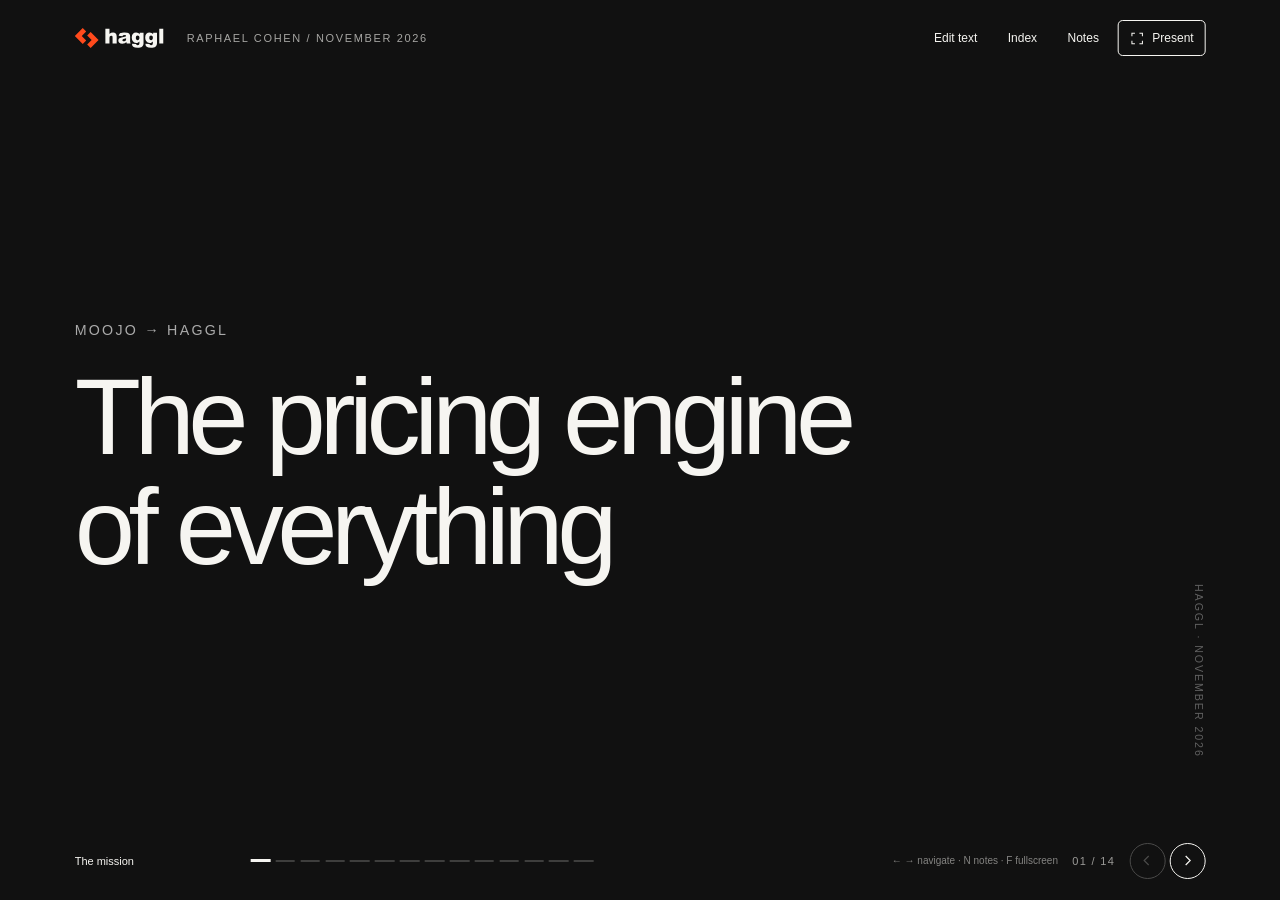
==== jeff/index.html @ f3a4c043 "Jeff Horing edition built from the Insight deck Co-Authored-By: Claude Opus 5.5 <noreply@anthropic.c" ====
<!doctype html>
<html lang="en">
<head>
<meta charset="utf-8">
<meta name="viewport" content="width=device-width, initial-scale=1">
<meta name="theme-color" content="#111111">
<meta name="robots" content="noindex, nofollow">
<meta name="description" content="Haggl: the pricing engine of everything. A founder-led, six-month category plan.">
<link rel="icon" href="data:image/svg+xml,%3Csvg xmlns='http://www.w3.org/2000/svg' viewBox='0 0 32 32'%3E%3Cpath fill='%23ff4a1c' d='M12 2 0 14l12 12 6-6-6-6 6-6zM20 6l12 12-12 12-6-6 6-6-6-6z'/%3E%3C/svg%3E">
<title>Haggl — the pricing engine of everything</title>
<style>
:root{--u:1px;--ink:#151515;--paper:#faf9f6;--muted:#686763;--rule:#d8d6d1;--blue:#155ec4;--orange:#bb5708;--green:#00854c;color-scheme:light;font-family:"Helvetica Neue",Arial,sans-serif;font-synthesis:none}
*{box-sizing:border-box}body{margin:0;background:var(--paper);color:var(--ink);overflow:hidden;-webkit-font-smoothing:antialiased}button,a{-webkit-tap-highlight-color:transparent}button{font:inherit;color:inherit;cursor:pointer}button:focus-visible,a:focus-visible{outline:3px solid var(--blue);outline-offset:5px}button[disabled]{opacity:.25;cursor:default}button{border:0;background:none}a{color:inherit;text-underline-offset:4px}svg{display:block}h1,h2,h3,p,figure{margin:0}h1,h2{font-weight:600;letter-spacing:-.055em;line-height:1.04}h2{font-size:calc(64 * var(--u))}p{line-height:1.4}::selection{background:#ffe4da;color:#151515}
.chrome{position:fixed;z-index:10;left:50%;width:calc(100% - 96 * var(--u));max-width:calc(1356 * var(--u));transform:translateX(-50%);display:flex;align-items:center;justify-content:space-between;color:var(--ink);transition:opacity .2s}
header.chrome{top:calc(26 * var(--u));height:calc(34 * var(--u))}.brand{width:calc(100 * var(--u));color:inherit}.brand svg{width:100%;height:auto}.edition{font-size:max(11px,calc(11 * var(--u)));letter-spacing:.15em;text-transform:uppercase;margin-left:calc(26 * var(--u));opacity:.65}.brand-group{display:flex;align-items:center}.tools{display:flex;align-items:center;gap:calc(8 * var(--u))}.tool{font-size:max(12px,calc(12 * var(--u)));min-height:36px;padding:calc(8 * var(--u)) calc(12 * var(--u));border:1px solid transparent;border-radius:5px}.tool:hover{border-color:currentColor}.tool.primary{border-color:currentColor}.tool svg{width:15px;height:15px}.present-label{display:flex;align-items:center;gap:8px}
footer.chrome{bottom:calc(24 * var(--u));font-size:max(11px,calc(12 * var(--u)))}.footer-left{display:flex;align-items:center;gap:calc(20 * var(--u))}.chapter-name{width:calc(155 * var(--u));font-weight:500}.progress{display:flex;gap:calc(6 * var(--u))}.progress button{width:calc(22 * var(--u));min-height:32px;padding:12px 0}.progress button:before{content:"";display:block;height:2px;background:currentColor;opacity:.2}.progress button[aria-current="step"]:before{opacity:1;height:3px}.page-number{font-variant-numeric:tabular-nums;letter-spacing:.12em;opacity:.6}.footer-right{display:flex;align-items:center;gap:calc(16 * var(--u))}.arrows{display:flex;gap:4px}.arrow{width:36px;height:36px;border:1px solid currentColor;border-radius:50%;display:grid;place-items:center}.arrow svg{width:15px;height:15px}.arrow:hover:not(:disabled){background:var(--ink);color:var(--paper)}.hint{opacity:.5;font-size:max(10px,calc(11 * var(--u)))}.dark-chrome .chrome{color:#f6f5f1}.dark-chrome .arrow:hover:not(:disabled){background:#f6f5f1;color:#111}.presentation-idle .chrome{opacity:0;pointer-events:none}.presentation-idle .chrome:focus-within{opacity:1;pointer-events:auto}
main{height:100dvh;position:relative}.slide{position:absolute;inset:0;display:none;overflow:hidden}.slide.is-active{display:flex;animation:enter .28s ease both}.slide.dark{background:#111;color:#f6f5f1}.stage{width:calc(1440 * var(--u));max-width:100%;height:100%;margin:auto;padding:calc(105 * var(--u)) calc(84 * var(--u)) calc(100 * var(--u));display:flex;flex-direction:column;gap:calc(26 * var(--u))}.kicker{font-size:calc(14 * var(--u));line-height:1.2;letter-spacing:.16em;text-transform:uppercase;font-weight:500;color:var(--muted)}.dark .kicker{color:#b7b6b2}.deck{font-size:calc(26 * var(--u));line-height:1.38;letter-spacing:-.018em;color:var(--muted);max-width:calc(850 * var(--u))}.dark .deck{color:#bcbab5}.bottom-line{font-size:calc(23 * var(--u));line-height:1.35;letter-spacing:-.02em;margin-top:auto}.small{font-size:calc(16 * var(--u));line-height:1.4;color:var(--muted)}.dark .small{color:#bcbab5}.screen-heading{display:flex;flex-direction:column;gap:calc(15 * var(--u))}.hairline{height:1px;background:var(--rule)}.grow{flex:1;min-height:0}.notes{display:none}
.cover .stage{justify-content:center;gap:calc(32 * var(--u))}.cover h1{font-size:calc(110 * var(--u));max-width:calc(1150 * var(--u));line-height:.99;letter-spacing:-.065em}.cover .deck{font-size:calc(27 * var(--u));max-width:none}.cover .mission-line{display:flex;align-items:center;gap:calc(20 * var(--u));font-size:calc(18 * var(--u));color:#bcbab5;margin-top:calc(24 * var(--u))}.mission-line .line{width:calc(90 * var(--u));height:1px;background:#686763}.cover .right-mark{position:absolute;right:calc(100 * var(--u));bottom:calc(160 * var(--u));font-size:calc(15 * var(--u));letter-spacing:.18em;writing-mode:vertical-rl;color:#777671}
.archive .stage{gap:calc(18 * var(--u))}.archive-heading{display:flex;align-items:baseline;gap:calc(32 * var(--u))}.archive-year{font-size:calc(72 * var(--u));font-weight:600;letter-spacing:-.07em;line-height:1}.archive-heading h2{font-size:calc(40 * var(--u));letter-spacing:-.035em}.archive-media{flex:1;min-height:0;display:block;padding:0;background:#efeee9;position:relative;overflow:hidden}.archive-media button{position:absolute;inset:0;width:100%;height:100%;min-height:0;min-width:0;padding:0}.archive-media img{position:absolute;inset:0;display:block;width:100%;height:100%;object-fit:contain}.archive-caption{display:flex;align-items:center;justify-content:space-between;font-size:calc(19 * var(--u));line-height:1.25}.archive-caption .small{font-size:calc(13 * var(--u))}.archive-media .inspect{position:absolute;bottom:calc(12 * var(--u));right:calc(14 * var(--u));font-size:calc(12 * var(--u));background:#faf9f6;color:#151515;border:1px solid #d8d6d1;border-radius:4px;padding:calc(6 * var(--u)) calc(10 * var(--u));pointer-events:none}
.constraints h2{font-size:calc(64 * var(--u));max-width:calc(1000 * var(--u))}.constraint-table{margin-top:calc(8 * var(--u))}.constraint-row{display:grid;grid-template-columns:calc(185 * var(--u)) 1fr calc(125 * var(--u));gap:calc(25 * var(--u));align-items:center;padding:calc(20 * var(--u)) 0;border-top:1px solid var(--rule)}.constraint-row:last-child{border-bottom:1px solid var(--rule)}.constraint-name{font-size:calc(20 * var(--u));font-weight:600}.constraint-text{font-size:calc(24 * var(--u));line-height:1.3;letter-spacing:-.025em}.status{font-size:calc(13 * var(--u));letter-spacing:.03em;justify-self:end;display:flex;align-items:center;gap:7px}.status .circle{border:1px solid currentColor;border-radius:100%;width:calc(15 * var(--u));height:calc(15 * var(--u))}.status.ready .circle{background:#151515}.constraints .bottom-line{font-size:calc(24 * var(--u))}
.interface h2{max-width:calc(1060 * var(--u));font-size:calc(78 * var(--u))}.interface-diagram{width:100%;flex:1;min-height:0}.interface-diagram text,.partnership-diagram text,.flywheel-diagram text{font-family:"Helvetica Neue",Arial,sans-serif}.interface .bottom-line{font-size:calc(25 * var(--u));text-align:center}
.category h2{font-size:calc(79 * var(--u));max-width:calc(1160 * var(--u))}.category .deck{max-width:calc(1100 * var(--u))}.budget-fit{display:grid;grid-template-columns:1fr 1.2fr 1.2fr;gap:calc(48 * var(--u));margin-top:auto;padding-top:calc(30 * var(--u));border-top:1px solid var(--rule)}.budget-label{font-size:calc(13 * var(--u));text-transform:uppercase;letter-spacing:.12em;color:var(--muted);margin-bottom:calc(18 * var(--u))}.budget-value{font-size:calc(33 * var(--u));line-height:1.16;font-weight:500;letter-spacing:-.04em}.budget-note{font-size:calc(17 * var(--u));line-height:1.4;color:var(--muted);margin-top:calc(15 * var(--u))}
.market .stage{gap:calc(12 * var(--u))}.market-main{display:flex;align-items:center;gap:calc(40 * var(--u));flex:1;min-height:0}.market-number{font-size:calc(295 * var(--u));letter-spacing:-.085em;font-weight:500;line-height:1;margin-left:calc(-15 * var(--u));white-space:nowrap}.market-context{font-size:calc(35 * var(--u));letter-spacing:-.035em;line-height:1.2;max-width:calc(330 * var(--u));margin-top:calc(40 * var(--u))}.market-context .small{display:block;margin-top:calc(24 * var(--u));font-size:calc(17 * var(--u));letter-spacing:0}.market-bottom{display:flex;justify-content:space-between;align-items:end;gap:calc(40 * var(--u));border-top:1px solid #3b3b39;padding-top:calc(25 * var(--u))}.market-bottom h2{font-size:calc(48 * var(--u));max-width:calc(800 * var(--u))}.market-bottom p{font-size:calc(18 * var(--u));max-width:calc(330 * var(--u));color:#bcbab5;line-height:1.35}
.partnership .stage{gap:calc(16 * var(--u))}.partnership h2{font-size:calc(62 * var(--u))}.partnership-diagram{width:100%;flex:1;min-height:0;max-height:calc(430 * var(--u));margin-top:calc(5 * var(--u))}.partner-strip{display:flex;justify-content:space-between;align-items:center;gap:calc(30 * var(--u));border-top:1px solid var(--rule);padding-top:calc(18 * var(--u))}.partner-reach{display:flex;gap:calc(36 * var(--u));font-size:calc(17 * var(--u));line-height:1.3}.partner-reach strong{display:block;font-size:calc(27 * var(--u));letter-spacing:-.035em;margin-bottom:calc(4 * var(--u))}.default-goal{text-align:right;font-size:calc(24 * var(--u));font-weight:500;letter-spacing:-.03em;line-height:1.2}.partner-caption{display:flex;justify-content:space-between;gap:calc(20 * var(--u));font-size:calc(13 * var(--u));color:var(--muted)}
.flywheel .stage{gap:calc(14 * var(--u))}.flywheel-header{display:flex;justify-content:space-between;align-items:end;gap:calc(30 * var(--u))}.flywheel-header h2{font-size:calc(59 * var(--u))}.loop-controls{display:flex;gap:calc(9 * var(--u));align-items:center;flex-wrap:wrap}.loop-control{border:1px solid var(--rule);border-radius:100px;padding:calc(8 * var(--u)) calc(13 * var(--u));font-size:calc(14 * var(--u));display:flex;align-items:center;gap:calc(7 * var(--u));min-height:30px}.loop-control[aria-pressed="true"]{border-color:currentColor;background:#eeede8}.swatch{height:calc(8 * var(--u));width:calc(8 * var(--u));border-radius:50%;background:currentColor}.loop-control[data-loop="reputation"]{color:var(--blue)}.loop-control[data-loop="network"]{color:var(--orange)}.loop-control[data-loop="identity"]{color:var(--green)}.flywheel-diagram{width:100%;flex:1;min-height:0}.flywheel-diagram .mechanism{transition:opacity .18s}.flywheel-diagram.filtered .mechanism{opacity:.13}.flywheel-diagram.filtered .mechanism.selected{opacity:1}.loop-explanation{height:calc(86 * var(--u));font-size:calc(22 * var(--u));line-height:1.35;letter-spacing:-.02em;max-width:calc(1150 * var(--u));border-top:1px solid var(--rule);padding-top:calc(16 * var(--u))}.loop-explanation strong{font-weight:600}
.spending .stage{gap:calc(20 * var(--u))}.spending-header{display:flex;justify-content:space-between;align-items:end;gap:calc(36 * var(--u))}.spending-header .screen-heading{max-width:calc(880 * var(--u))}.spending-header .deck{font-size:calc(22 * var(--u));text-align:right;max-width:calc(300 * var(--u))}.spend-columns{display:grid;grid-template-columns:1fr 1.2fr .85fr;gap:calc(50 * var(--u));flex:1;padding-top:calc(12 * var(--u));min-height:0}.spend-amount{font-size:calc(67 * var(--u));line-height:1;letter-spacing:-.065em;font-weight:500;padding-bottom:calc(22 * var(--u));border-bottom:1px solid var(--rule)}.spend-name{font-size:calc(16 * var(--u));text-transform:uppercase;letter-spacing:.1em;margin:calc(18 * var(--u)) 0 calc(24 * var(--u));color:var(--muted)}.spend-items{list-style:none;padding:0;margin:0;display:flex;flex-direction:column;gap:calc(16 * var(--u))}.spend-items li{font-size:calc(22 * var(--u));line-height:1.25;letter-spacing:-.025em}.spend-items .detail{font-size:calc(17 * var(--u));line-height:1.3;display:block;margin-top:calc(7 * var(--u));color:var(--muted)}.sprint{display:grid;grid-template-columns:repeat(3,1fr);gap:calc(28 * var(--u));border-top:1px solid var(--rule);padding-top:calc(18 * var(--u))}.sprint-label{font-size:calc(12 * var(--u));color:var(--muted);letter-spacing:.1em;text-transform:uppercase;margin-bottom:calc(9 * var(--u))}.sprint-value{font-size:calc(25 * var(--u));line-height:1.15;letter-spacing:-.03em;font-weight:500}
.kpis .stage{gap:calc(20 * var(--u))}.kpis h2{font-size:calc(75 * var(--u))}.kpi-table{width:100%;border-collapse:collapse;margin-top:auto;margin-bottom:calc(10 * var(--u))}.kpi-table td{border:1px solid #aaa8a1;padding:calc(24 * var(--u)) calc(30 * var(--u));font-size:calc(27 * var(--u));line-height:1.3;letter-spacing:-.025em}.kpi-table td:first-child{width:27%;font-size:calc(37 * var(--u));font-weight:500;letter-spacing:-.04em}.kpis .bottom-line{font-size:calc(18 * var(--u));color:var(--muted);margin-top:0}
.decision .stage{justify-content:center;gap:calc(35 * var(--u))}.decision h2{font-size:calc(96 * var(--u));line-height:1;max-width:calc(1100 * var(--u))}.decision-options{display:grid;grid-template-columns:1fr 1fr;gap:calc(70 * var(--u));padding-top:calc(28 * var(--u));border-top:1px solid #454540}.decision-options h3{font-size:calc(30 * var(--u));font-weight:500;letter-spacing:-.03em;margin-bottom:calc(18 * var(--u))}.decision-options p{font-size:calc(24 * var(--u));line-height:1.4;letter-spacing:-.025em;color:#bcbab5}.decision .commitment{font-size:calc(30 * var(--u));letter-spacing:-.04em;margin-top:calc(6 * var(--u))}.deadline{font-size:calc(14 * var(--u));letter-spacing:.1em;text-transform:uppercase;color:#bcbab5}
dialog{border:1px solid #d8d6d1;background:var(--paper);color:var(--ink);padding:0;border-radius:8px;width:min(820px,90vw);max-height:86dvh;box-shadow:0 20px 100px #0004}dialog::backdrop{background:#0008;backdrop-filter:blur(4px)}.dialog-head{display:flex;justify-content:space-between;align-items:center;padding:24px 30px;border-bottom:1px solid var(--rule);position:sticky;top:0;background:var(--paper);z-index:1}.dialog-head h2{font-size:25px;letter-spacing:-.03em}.dialog-close{font-size:22px;width:36px;height:36px;border:1px solid var(--rule);border-radius:50%;line-height:1}.dialog-body{padding:28px 30px;font-size:17px;line-height:1.6}.dialog-body p{margin-bottom:16px;line-height:1.6}.dialog-body p:last-child{margin-bottom:0}.dialog-body h3{font-size:14px;text-transform:uppercase;letter-spacing:.1em;margin:25px 0 12px}.dialog-body ul{padding-left:22px}.dialog-body li{margin:8px 0}.dialog-body a{color:#155ec4}.dialog-body table{border-collapse:collapse;width:100%;font-size:15px}.dialog-body td{border-bottom:1px solid var(--rule);padding:10px 8px;text-align:left;vertical-align:top}.dialog-body td:first-child{font-weight:600;white-space:nowrap}.overview-list{display:grid;grid-template-columns:1fr 1fr;gap:12px}.overview-item{display:flex;align-items:start;gap:15px;text-align:left;padding:18px;border:1px solid var(--rule);min-height:90px;border-radius:4px}.overview-item:hover,.overview-item[aria-current="step"]{background:#eae8e2;border-color:#777671}.overview-item span{font-size:12px;line-height:1.7;opacity:.6}.overview-item strong{font-size:18px;line-height:1.25;font-weight:500;letter-spacing:-.02em}#image-dialog{width:96vw;max-width:none;max-height:94dvh;background:#111;color:#fff}#image-dialog .dialog-head{background:#111;border-color:#444}#image-dialog .dialog-body{padding:12px;display:flex;justify-content:center}#image-dialog img{max-width:100%;max-height:calc(90dvh - 100px);object-fit:contain}.sr-only{position:absolute;width:1px;height:1px;padding:0;margin:-1px;overflow:hidden;clip:rect(0,0,0,0);white-space:nowrap;border:0}
@keyframes enter{from{opacity:0;transform:translateY(8px)}to{opacity:1;transform:none}}@media(prefers-reduced-motion:reduce){*{animation:none!important;transition:none!important}}
@media(max-width:700px){body{overflow:hidden}.chrome{width:calc(100% - 32px)}header.chrome{top:16px;height:28px}.brand{width:82px}.edition,.hint,.progress,.chapter-name{display:none}.tools{gap:0}.tool{padding:7px 8px;font-size:12px;min-height:34px}.stage{width:100%;padding:82px 24px 88px;gap:20px;overflow-y:auto;overscroll-behavior:contain}.slide{overflow:hidden}h2,.constraints h2,.partnership h2,.flywheel-header h2{font-size:39px}.kicker{font-size:11px}.deck,.category .deck{font-size:19px}.cover h1{font-size:58px}.cover .deck{font-size:21px}.cover .right-mark{display:none}.cover .mission-line{font-size:14px}.archive-heading{gap:15px;align-items:center}.archive-year{font-size:45px}.archive-heading h2{font-size:25px}.archive-media{flex:none;height:auto;aspect-ratio:16/9;width:100%;margin:auto}.archive-caption{font-size:17px;display:block}.archive-caption .small{display:block;margin-top:10px}.archive-media .inspect{font-size:11px}.constraint-row{grid-template-columns:76px 1fr;gap:12px;padding:17px 0}.constraint-name{font-size:15px}.constraint-text{font-size:17px}.status{display:none}.constraints .bottom-line{font-size:19px}.interface h2,.category h2,.kpis h2{font-size:43px}.interface-diagram{flex:none;height:250px;margin:auto}.interface .bottom-line{font-size:20px}.budget-fit{grid-template-columns:1fr;gap:22px;padding-top:20px}.budget-label{font-size:11px;margin-bottom:8px}.budget-value{font-size:25px}.budget-note{font-size:14px;margin-top:6px}.market-main{display:block;padding-top:25px}.market-number{font-size:145px;margin-left:-7px}.market-context{font-size:27px;margin-top:25px}.market-context .small{font-size:14px;margin-top:15px}.market-bottom{display:block}.market-bottom h2{font-size:32px}.market-bottom p{font-size:15px;max-width:none;margin-top:15px}.partnership-diagram{flex:none;height:230px;max-height:none;margin:20px 0}.partner-strip{display:block;padding-top:16px}.partner-reach{font-size:12px;gap:30px}.partner-reach strong{font-size:23px}.default-goal{text-align:left;font-size:21px;margin-top:25px}.partner-caption{display:block;font-size:12px}.partner-caption span{display:block;margin-top:5px}.flywheel-header{display:block}.loop-controls{margin-top:18px;gap:7px}.loop-control{font-size:12px;padding:8px 11px}.swatch{width:7px;height:7px}.flywheel-diagram{flex:none;height:290px;margin:15px 0}.loop-explanation{height:auto;font-size:18px;padding-top:15px}.spending-header{display:block}.spending-header .deck{text-align:left;font-size:18px;margin-top:15px;max-width:none}.spend-columns{display:block;padding-top:0}.spend-amount{font-size:47px;padding-bottom:14px}.spend-name{font-size:12px;margin:12px 0 17px}.spend-items{gap:12px;margin-bottom:30px}.spend-items li{font-size:18px}.spend-items .detail{font-size:14px}.sprint{gap:15px}.sprint-label{font-size:9px}.sprint-value{font-size:17px}.kpi-table{margin-top:12px}.kpi-table td{padding:17px 12px;font-size:17px}.kpi-table td:first-child{font-size:22px;width:25%}.kpis .bottom-line{font-size:15px}.decision h2{font-size:53px}.decision-options{grid-template-columns:1fr;gap:28px;padding-top:22px}.decision-options h3{font-size:24px;margin-bottom:10px}.decision-options p{font-size:18px}.decision .commitment{font-size:25px}.deadline{font-size:11px}footer.chrome{bottom:16px}.dialog-head{padding:18px 20px}.dialog-head h2{font-size:22px}.dialog-body{padding:22px 20px;font-size:16px}.overview-list{grid-template-columns:1fr}.overview-item{min-height:65px;padding:14px}}
.editable-field{white-space:pre-line}.editing .editable-field{cursor:text;outline:1px dashed #8885;outline-offset:4px;min-width:1em}.editing .editable-field:focus{outline:2px solid var(--blue)}.editing .editable-label{cursor:text}.editing .editable-label:hover{text-decoration:underline}.editing .edition{display:none}.edit-toolbar{position:fixed;top:calc(72 * var(--u));left:50%;transform:translateX(-50%);width:calc(100% - 96 * var(--u));max-width:calc(1356 * var(--u));z-index:11;font-size:max(11px,calc(12 * var(--u)));color:var(--muted)}.dark-chrome .edit-toolbar{color:#bcbab5}[hidden]{display:none!important}#label-input{width:100%;padding:12px;font:inherit;border:1px solid var(--rule);background:#fff;color:var(--ink)}.label-actions{display:flex;justify-content:end;margin-top:20px}.label-apply{border:1px solid var(--ink);padding:10px 20px;border-radius:4px}
@media(max-width:700px){.editing .brand-group{display:none}.editing .tools{width:100%;justify-content:end}.edit-toolbar{top:56px;width:calc(100% - 32px);font-size:11px}.editing .stage{padding-top:110px}}
@media print{@page{size:16in 10in;margin:0}body{overflow:visible}.chrome,.edit-toolbar,dialog{display:none!important}.editable-field{outline:none!important}main{height:auto}.slide{display:flex!important;position:relative;width:1440px;height:900px;page-break-after:always;break-after:page;animation:none!important;overflow:hidden}.stage{--u:1px}.slide:last-child{page-break-after:auto;break-after:auto}}

/* Sparse phase timeline: the logo density is the message. */
.agent-lockup[data-brand="claude"] img{width:calc(147 * var(--u));height:calc(45 * var(--u))}.agent-lockup[data-brand="hermes"] img,.agent-lockup[data-brand="dots"] img{filter:grayscale(1) brightness(0)}
.logo-timeline-screen .stage{gap:0}.logo-timeline{position:relative;width:100%;height:100%;min-height:0}.era-axis{position:absolute;bottom:calc(112 * var(--u));left:0;right:0;height:1px;background:#aaa8a1}.era-arrow{position:absolute;right:0;bottom:calc(108 * var(--u));width:calc(9 * var(--u));height:calc(9 * var(--u));border-top:1px solid #aaa8a1;border-right:1px solid #aaa8a1;transform:rotate(45deg)}.logo-era{position:absolute;inset-block:0;left:var(--era-x);width:0}.era-dot{position:absolute;left:0;bottom:calc(109 * var(--u));height:calc(7 * var(--u));width:calc(7 * var(--u));border-radius:50%;background:#151515;transform:translateX(-50%)}.era-label{position:absolute;bottom:calc(47 * var(--u));left:0;transform:translateX(-50%);font-size:calc(29 * var(--u));line-height:1;letter-spacing:-.04em;white-space:nowrap}.logo-stack{position:absolute;bottom:calc(157 * var(--u));left:0;transform:translateX(-50%);display:flex;flex-direction:column}.q2-stack{width:calc(310 * var(--u));gap:calc(20 * var(--u))}.q3-stack{width:calc(340 * var(--u));gap:calc(13 * var(--u))}.agent-lockup{height:calc(64 * var(--u));display:flex;align-items:center;justify-content:center;gap:calc(17 * var(--u));white-space:nowrap;font-size:calc(32 * var(--u));font-weight:600;letter-spacing:-.035em;line-height:1}.agent-lockup img{height:calc(56 * var(--u));width:calc(56 * var(--u));object-fit:contain;filter:grayscale(1);flex-shrink:0}.q2-stack .agent-lockup:first-child{transform:translateX(calc(-9 * var(--u))) rotate(-2deg)}.q2-stack .agent-lockup:last-child{transform:translateX(calc(5 * var(--u))) rotate(1deg)}.q3-stack .agent-lockup:nth-child(1){transform:translateX(calc(-15 * var(--u))) rotate(-4deg)}.q3-stack .agent-lockup:nth-child(2){transform:translateX(calc(17 * var(--u))) rotate(3deg)}.q3-stack .agent-lockup:nth-child(3){transform:translateX(calc(-11 * var(--u))) rotate(-2deg)}.q3-stack .agent-lockup:nth-child(4){transform:translateX(calc(15 * var(--u))) rotate(4deg)}.q3-stack .agent-lockup:nth-child(5){transform:translateX(calc(-12 * var(--u))) rotate(-1deg)}
@media(max-width:700px){.logo-timeline-screen .stage{padding:100px 24px 88px;overflow-y:auto}.editing .logo-timeline-screen .stage{padding-top:110px}.logo-timeline{min-height:780px;height:780px;flex-shrink:0}.era-axis{top:16px;bottom:12px;left:16px;right:auto;width:1px;height:auto}.era-arrow{left:12px;right:auto;top:auto;bottom:12px;transform:rotate(135deg);width:9px;height:9px}.logo-era{inset-block:auto;left:16px;width:0;height:0}.logo-era:nth-of-type(2){top:32px}.logo-era:nth-of-type(3){top:118px}.logo-era:nth-of-type(4){top:204px}.q2-era{top:324px}.q3-era{top:588px}.era-dot{bottom:auto;top:-3px;height:7px;width:7px}.era-label{bottom:auto;top:-9px;left:22px;transform:none;font-size:22px;letter-spacing:-.04em}.logo-stack{left:155px;bottom:auto;transform:none}.q2-stack{top:-55px;width:156px;gap:17px}.q3-stack{top:-110px;width:156px;gap:12px}.agent-lockup{height:43px;gap:10px;font-size:17px;justify-content:flex-start}.agent-lockup img{width:35px;height:35px}.q2-stack .agent-lockup,.q3-stack .agent-lockup{transform:none!important}.q3-stack .agent-lockup:last-child{font-size:16px}.q2-stack .agent-lockup:last-child{font-size:16px}.agent-lockup[data-brand="claude"]{gap:8px}.agent-lockup[data-brand="claude"] img{width:72px;height:28px}}


/* Adoption evidence and supplied film, without expanding the slide's prose. */
.logo-timeline-screen .stage{gap:calc(12 * var(--u))}.product-title{font-size:calc(54 * var(--u));letter-spacing:-.045em;flex-shrink:0}.logo-timeline{height:auto;flex:1}.era-axis{bottom:calc(64 * var(--u))}.era-arrow{bottom:calc(60 * var(--u))}.era-dot{bottom:calc(61 * var(--u))}.era-label{bottom:calc(10 * var(--u))}.logo-stack{bottom:calc(103 * var(--u))}.agent-lockup{height:calc(54 * var(--u))}.q3-stack{gap:calc(10 * var(--u))}.adoption-strip{display:grid;grid-template-columns:1fr 1fr;gap:calc(40 * var(--u));border-top:1px solid var(--rule);padding-top:calc(18 * var(--u));flex-shrink:0}.adoption-metric{display:flex;align-items:center;gap:calc(24 * var(--u))}.adoption-metric strong{font-size:calc(64 * var(--u));font-weight:500;letter-spacing:-.06em;line-height:1}.adoption-metric p{font-size:calc(22 * var(--u));line-height:1.25}.adoption-metric span{display:block;font-size:calc(13 * var(--u));color:var(--muted);margin-top:calc(7 * var(--u))}
.category .stage{gap:calc(13 * var(--u))}.category h2{font-size:calc(61 * var(--u));line-height:1.04}.category .deck:empty,.category .small:empty{display:none}.category-film{flex:1;min-height:0;display:flex;align-items:center;justify-content:center}.category-film video{display:block;width:auto;height:100%;max-width:100%;max-height:100%;aspect-ratio:16/9;object-fit:contain;border:1px solid var(--rule);background:white}.category .budget-fit{margin-top:0;gap:calc(35 * var(--u));padding-top:calc(14 * var(--u))}.category .budget-label{margin-bottom:calc(9 * var(--u));font-size:calc(12 * var(--u))}.category .budget-value{font-size:calc(25 * var(--u))}.category .budget-note{font-size:calc(14 * var(--u));margin-top:calc(7 * var(--u))}
.distribution-body{display:grid;grid-template-columns:minmax(0,1fr) calc(295 * var(--u));gap:calc(38 * var(--u));flex:1;min-height:0}.distribution-main{display:flex;flex-direction:column;gap:calc(12 * var(--u));min-height:0}.partnership-diagram{max-height:none;flex:1;margin:0}.partner-strip{padding-top:calc(12 * var(--u))}.partner-reach{font-size:calc(16 * var(--u));gap:calc(55 * var(--u))}.partner-reach strong{font-size:calc(32 * var(--u))}.partner-caption{font-size:calc(10 * var(--u))}.announcement-reach{border-top:1px solid var(--rule);padding-top:calc(15 * var(--u))}.announcement-label{font-size:calc(21 * var(--u));line-height:1.25;max-width:calc(700 * var(--u))}
.conditions-now h2{font-size:calc(58 * var(--u));max-width:none}.conditions-now .constraint-row{grid-template-columns:calc(180 * var(--u)) 1fr calc(55 * var(--u))}.layer-check{text-align:center;font-size:calc(35 * var(--u));line-height:1;font-weight:500}.conditions-bottom{display:grid;grid-template-columns:1fr 1.2fr 1fr;gap:calc(42 * var(--u));padding-top:calc(20 * var(--u))}.conditions-bottom .budget-label{font-size:calc(12 * var(--u));margin-bottom:calc(12 * var(--u))}.conditions-bottom p:last-child{font-size:calc(24 * var(--u));line-height:1.2;letter-spacing:-.025em}
@media(max-width:700px){.logo-timeline-screen .stage{gap:24px}.product-title{font-size:37px}.logo-timeline{height:780px;min-height:780px;flex:none}.era-axis{bottom:12px}.era-arrow{bottom:12px}.era-dot{bottom:auto}.era-label{bottom:auto}.logo-stack{bottom:auto}.agent-lockup{height:43px}.q3-stack{gap:12px}.adoption-strip{grid-template-columns:1fr;gap:22px;padding-top:20px}.adoption-metric{gap:18px}.adoption-metric strong{font-size:55px}.adoption-metric p{font-size:18px}.adoption-metric span{font-size:12px;margin-top:6px}.category .stage{gap:18px}.category h2{font-size:38px}.category-film{flex:none;aspect-ratio:16/9;width:100%}.category-film video{width:100%;height:auto}.category .budget-fit{gap:20px;padding-top:20px}.category .budget-value{font-size:24px}.category .budget-label{font-size:11px;margin-bottom:7px}.category .budget-note{font-size:14px;margin-top:7px}.conditions-now h2{font-size:38px}.conditions-now .constraint-row{grid-template-columns:76px 1fr 24px;gap:10px}.layer-check{font-size:25px}.conditions-bottom{grid-template-columns:1fr;gap:20px;padding-top:10px}.conditions-bottom .budget-label{font-size:11px;margin-bottom:7px}.conditions-bottom p:last-child{font-size:21px}}

.film-frame{position:relative;height:100%;max-width:100%;aspect-ratio:16/9;min-height:0}.category-film .film-frame video{width:100%;height:100%}.film-start{position:absolute;inset:0;display:block;padding:0;border:1px solid var(--rule);background:white;width:100%;height:100%}.film-start img{display:block;width:100%;height:100%;object-fit:contain}.film-play{position:absolute;left:50%;top:50%;transform:translate(-50%,-50%);display:flex;align-items:center;justify-content:center;width:calc(68 * var(--u));height:calc(68 * var(--u));border-radius:50%;background:#151515;color:white;font-size:calc(25 * var(--u));padding-left:calc(4 * var(--u));box-shadow:0 0 0 1px #fff7}.film-start:hover .film-play{background:#333}.film-start:focus-visible{outline:3px solid var(--blue);outline-offset:4px}
@media(max-width:700px){.film-frame{width:100%;height:auto}.film-play{width:52px;height:52px;font-size:21px;padding-left:3px}}

.partnership .stage{gap:calc(18 * var(--u))}.partnership-diagram{flex:1;min-height:0;max-height:calc(430 * var(--u));margin:0}.us-reach-strip{display:grid;grid-template-columns:1.2fr 1fr;gap:calc(45 * var(--u));border-top:1px solid var(--rule);padding-top:calc(18 * var(--u));flex-shrink:0}.us-reach-metric{display:flex;align-items:center;gap:calc(22 * var(--u))}.us-reach-metric strong{font-size:calc(45 * var(--u));font-weight:500;letter-spacing:-.055em;white-space:nowrap}.us-reach-metric p{font-size:calc(20 * var(--u));line-height:1.25}.us-reach-metric span{display:block;font-size:calc(12 * var(--u));color:var(--muted);margin-top:calc(6 * var(--u))}.announcement-simple{font-size:calc(23 * var(--u));line-height:1.3;letter-spacing:-.02em}.us-adoption{grid-template-columns:1fr}.us-adoption .adoption-metric{justify-content:flex-start}.us-adoption .adoption-metric p{font-size:calc(25 * var(--u))}
@media(max-width:700px){.partnership-diagram{flex:none;height:235px;max-height:none}.us-reach-strip{grid-template-columns:1fr;gap:20px;padding-top:20px}.us-reach-metric{gap:18px}.us-reach-metric strong{font-size:39px}.us-reach-metric p{font-size:18px}.us-reach-metric span{font-size:11px;margin-top:6px}.announcement-simple{font-size:21px}.us-adoption .adoption-metric p{font-size:19px}}

/* Published matched benchmark: two short tables retain every category. */
.performance .stage{gap:calc(20 * var(--u))}.performance-heading{display:flex;align-items:end;justify-content:space-between;gap:calc(30 * var(--u))}.performance-benchmark{font-size:calc(17 * var(--u));line-height:1.35;color:var(--muted);text-align:right}.performance-summary{display:grid;grid-template-columns:1fr 1fr;gap:calc(60 * var(--u));border-top:1px solid var(--rule);padding-top:calc(20 * var(--u));padding-bottom:calc(5 * var(--u))}.performance-summary>div{display:flex;align-items:center;gap:calc(24 * var(--u))}.performance-summary strong{font-size:calc(52 * var(--u));font-weight:500;line-height:1;letter-spacing:-.055em;white-space:nowrap}.performance-summary p{font-size:calc(21 * var(--u));line-height:1.2;letter-spacing:-.025em}.performance-summary span{display:block;font-size:calc(17 * var(--u));color:var(--muted);margin-top:calc(8 * var(--u))}.performance-tables{display:grid;grid-template-columns:1fr 1fr;gap:calc(60 * var(--u));flex:1;min-height:0;align-items:start}.performance-table{width:100%;border-collapse:collapse;table-layout:fixed;font-variant-numeric:tabular-nums}.performance-table th{font-size:calc(13 * var(--u));text-transform:uppercase;letter-spacing:.055em;color:var(--muted);font-weight:500;padding:0 0 calc(13 * var(--u));text-align:right}.performance-table th:first-child{width:48%;text-align:left}.performance-table th:nth-child(2){width:25%}.performance-table td{padding:calc(12 * var(--u)) 0;border-top:1px solid var(--rule);font-size:calc(23 * var(--u));line-height:1.2;letter-spacing:-.025em;text-align:right}.performance-table td:first-child{text-align:left;font-size:calc(20 * var(--u));padding-right:calc(12 * var(--u))}.performance-footnote{flex-shrink:0;border-top:1px solid var(--rule);padding-top:calc(13 * var(--u));color:var(--muted)}.performance-footnote p{font-size:calc(13 * var(--u));line-height:1.4}.performance-footnote p+p{margin-top:calc(5 * var(--u))}
@media(max-width:700px){.performance .stage{gap:25px}.performance-heading{align-items:start;gap:15px}.performance h2{font-size:43px}.performance-benchmark{font-size:11px;padding-top:4px}.performance-summary{grid-template-columns:1fr;gap:25px;padding-top:20px}.performance-summary>div{gap:20px}.performance-summary strong{font-size:44px}.performance-summary p{font-size:18px}.performance-summary span{font-size:14px;margin-top:6px}.performance-tables{grid-template-columns:1fr;gap:28px;flex:none}.performance-table th{font-size:10px;padding-bottom:10px}.performance-table td{font-size:18px;padding:12px 0}.performance-table td:first-child{font-size:16px;padding-right:8px}.performance-footnote{padding-top:15px}.performance-footnote p{font-size:11px}}

/* Visual polish: frozen copy, a shared frame and a measured type scale. */
:root{--paper:#fff;--ink:#111;--muted:#606060;--rule:#d5d5d5}
h1,h2{letter-spacing:-.047em}h2{font-size:calc(64 * var(--u));line-height:1.06}
.chrome{width:calc(100% - 168 * var(--u));max-width:calc(1272 * var(--u))}.chapter-name{width:calc(178 * var(--u))}.arrow{width:max(36px,calc(36 * var(--u)));height:max(36px,calc(36 * var(--u)))}.arrow svg,.tool svg{width:max(15px,calc(15 * var(--u)));height:max(15px,calc(15 * var(--u)))}.tool{min-height:max(36px,calc(36 * var(--u)))}
.stage .visual-blank:not(:focus):not(:focus-within){display:none!important}.editing .editable-field{outline-color:#8883}.editing .editable-field:hover{outline-color:#7777}.editing .editable-field:focus{outline-color:var(--blue)}
.cover .stage{gap:calc(26 * var(--u))}.cover h1{font-size:calc(122 * var(--u));font-weight:500;line-height:1.02;letter-spacing:-.06em;max-width:calc(1200 * var(--u))}.cover .kicker{font-size:calc(16 * var(--u));color:#aaa}.cover .right-mark{right:calc(84 * var(--u));font-size:calc(12 * var(--u));color:#606060}
.archive .stage{gap:calc(24 * var(--u))}.archive-heading{align-items:center;gap:calc(28 * var(--u))}.archive-year{font-size:calc(62 * var(--u));font-weight:500}.archive-heading h2{font-size:calc(40 * var(--u));letter-spacing:-.035em}.archive-media{background:transparent}.archive-caption{color:var(--muted)}.archive-caption .small{font-size:calc(14 * var(--u))}.archive-media .inspect{border-color:#d5d5d5;background:#fff}
.constraints .stage{gap:calc(34 * var(--u))}.constraints h2{font-size:calc(64 * var(--u));max-width:none}.constraint-table{flex:1;min-height:0;max-height:calc(420 * var(--u));margin-top:calc(8 * var(--u));display:flex;flex-direction:column}.constraint-row{flex:1;grid-template-columns:calc(190 * var(--u)) 1fr calc(46 * var(--u));gap:calc(32 * var(--u));padding:calc(26 * var(--u)) 0}.constraint-name{font-size:calc(20 * var(--u));font-weight:500}.constraint-text{font-size:calc(27 * var(--u));line-height:1.28;letter-spacing:-.018em}#too-early .constraint-row{grid-template-columns:calc(190 * var(--u)) 1fr}.conditions-now .stage{gap:calc(32 * var(--u))}.conditions-now .constraint-table{max-height:calc(350 * var(--u));margin-top:0}.conditions-now .constraint-row{grid-template-columns:calc(190 * var(--u)) 1fr calc(46 * var(--u))}.layer-check{font-size:calc(32 * var(--u))}.conditions-bottom{padding-top:calc(10 * var(--u));gap:calc(44 * var(--u))}.conditions-bottom .budget-label{font-size:calc(13 * var(--u));margin-bottom:calc(14 * var(--u))}.conditions-bottom p:last-child{font-size:calc(27 * var(--u));line-height:1.27}
.product-title{font-size:calc(60 * var(--u));letter-spacing:-.047em}.logo-timeline-screen .stage{gap:calc(18 * var(--u))}.agent-lockup{height:calc(58 * var(--u));font-size:calc(34 * var(--u))}.q3-stack{gap:calc(10 * var(--u))}.q3-stack .agent-lockup:nth-child(1){transform:translateX(calc(-12 * var(--u))) rotate(-2deg)}.q3-stack .agent-lockup:nth-child(2){transform:translateX(calc(12 * var(--u))) rotate(1.5deg)}.q3-stack .agent-lockup:nth-child(3){transform:translateX(calc(-8 * var(--u))) rotate(-1deg)}.q3-stack .agent-lockup:nth-child(4){transform:translateX(calc(10 * var(--u))) rotate(2deg)}.q3-stack .agent-lockup:nth-child(5){transform:translateX(calc(-9 * var(--u))) rotate(-.5deg)}.adoption-strip{gap:calc(52 * var(--u));padding-top:calc(22 * var(--u))}.adoption-metric{align-items:flex-start;gap:calc(22 * var(--u))}.adoption-metric strong{font-size:calc(66 * var(--u));font-variant-numeric:tabular-nums}.adoption-metric>div{padding-top:calc(3 * var(--u))}.adoption-metric p{font-size:calc(22 * var(--u));line-height:1.28}.adoption-metric span{font-size:calc(14 * var(--u));margin-top:calc(8 * var(--u))}
.category .stage{gap:calc(18 * var(--u))}.category h2{font-size:calc(60 * var(--u));line-height:1.04}.category .budget-fit{grid-template-columns:1fr 1.15fr 1.05fr;gap:calc(44 * var(--u));padding-top:calc(18 * var(--u))}.category .budget-label{font-size:calc(13 * var(--u));margin-bottom:calc(10 * var(--u))}.category .budget-value{font-size:calc(27 * var(--u))}.category .budget-note{font-size:calc(15 * var(--u));margin-top:calc(8 * var(--u))}.film-frame{border-radius:3px;overflow:hidden;box-shadow:0 4px 22px #00000007}.film-play{width:calc(70 * var(--u));height:calc(70 * var(--u));background:#111}
.performance .stage{gap:calc(18 * var(--u))}.performance-summary{gap:calc(60 * var(--u));padding-top:calc(20 * var(--u))}.performance-summary strong{font-size:calc(54 * var(--u));letter-spacing:-.05em}.performance-summary span{font-size:calc(17 * var(--u))}.performance-table th{font-size:calc(14 * var(--u));letter-spacing:.05em}.performance-table td{font-size:calc(24 * var(--u));padding:calc(11 * var(--u)) 0}.performance-table td:first-child{font-size:calc(22 * var(--u))}.performance-footnote p{font-size:calc(14 * var(--u))}
.partnership h2,.flywheel-header h2{font-size:calc(64 * var(--u))}.partnership .stage{gap:calc(22 * var(--u))}.partnership-diagram g[font-size="21"] text{font-size:22px}.us-reach-strip{gap:calc(48 * var(--u));padding-top:calc(20 * var(--u))}.us-reach-metric{align-items:flex-start;gap:calc(22 * var(--u))}.us-reach-metric strong{font-size:calc(48 * var(--u));line-height:1.08;font-variant-numeric:tabular-nums}.us-reach-metric>div{padding-top:calc(3 * var(--u))}.us-reach-metric p{font-size:calc(21 * var(--u));line-height:1.3}.us-reach-metric span{font-size:calc(13 * var(--u));margin-top:calc(8 * var(--u))}.announcement-simple{font-size:calc(24 * var(--u));line-height:1.3}
.flywheel .stage{gap:calc(22 * var(--u))}.flywheel-header{align-items:center}.flywheel-diagram g[font-size="17"] text{font-size:19px}.flywheel-diagram rect[fill="#faf9f6"]{fill:#fff}.loop-control{font-size:calc(14 * var(--u));padding:calc(9 * var(--u)) calc(14 * var(--u));background:white}.loop-control[aria-pressed="true"]{background:#f5f5f5}.loop-explanation{height:auto;min-height:calc(62 * var(--u));font-size:calc(23 * var(--u));padding-top:calc(18 * var(--u))}
.spending .stage{gap:calc(26 * var(--u))}.spending-header .screen-heading{max-width:none}.spend-columns,.sprint{grid-template-columns:1fr 1.12fr .95fr;gap:calc(44 * var(--u))}.spend-amount{font-size:calc(72 * var(--u));font-weight:500;padding-bottom:calc(22 * var(--u));font-variant-numeric:tabular-nums}.spend-name{font-size:calc(13 * var(--u));letter-spacing:.12em;margin:calc(18 * var(--u)) 0 calc(24 * var(--u))}.spend-items{gap:calc(18 * var(--u))}.spend-items li{font-size:calc(23 * var(--u));line-height:1.32;letter-spacing:-.018em}.sprint{padding-top:calc(22 * var(--u))}.sprint-value{font-size:calc(24 * var(--u));line-height:1.28}
.kpis h2{font-size:calc(64 * var(--u))}.kpi-table{margin-block:auto;height:calc(330 * var(--u));margin-bottom:auto}.kpi-table td{font-size:calc(29 * var(--u));padding:calc(29 * var(--u)) calc(32 * var(--u));border-color:#c8c8c8;line-height:1.3}.kpi-table td:first-child{font-size:calc(36 * var(--u));font-weight:500;background:#f7f7f7}
.decision .stage{gap:calc(42 * var(--u))}.decision h2{text-wrap:balance;font-size:calc(92 * var(--u));font-weight:500;line-height:1.03;max-width:calc(1160 * var(--u))}.decision-options{padding-top:calc(32 * var(--u));gap:calc(70 * var(--u));border-color:#424242}.decision-options h3{font-size:calc(27 * var(--u));margin-bottom:calc(18 * var(--u))}.decision-options p{font-size:calc(24 * var(--u));line-height:1.45;color:#c5c5c5}
@media(max-width:700px){.chrome{width:calc(100% - 48px)}header.chrome{top:17px}footer.chrome{bottom:18px}.brand{width:78px}.tool{padding:7px 7px}.arrow{width:36px;height:36px}.arrow svg,.tool svg{width:15px;height:15px}.stage{padding:92px 24px 90px}.editing .stage{padding-top:112px}.cover h1{font-size:58px}.cover .kicker{font-size:12px}.cover .stage{gap:22px}.archive-heading{gap:16px}.archive-year{font-size:42px}.archive-heading h2{font-size:24px}.archive .stage{gap:22px}.archive-caption .small{font-size:12px}.constraints .stage,.conditions-now .stage{gap:26px}.constraints h2{font-size:39px}.constraint-table,.conditions-now .constraint-table{flex:none;max-height:none}.constraint-row,#too-early .constraint-row{grid-template-columns:76px 1fr;gap:14px;padding:20px 0}.constraint-name{font-size:14px}.constraint-text{font-size:18px}.conditions-now .constraint-row{grid-template-columns:76px 1fr 24px;gap:12px}.layer-check{font-size:24px}.conditions-bottom{gap:22px;padding-top:0}.conditions-bottom .budget-label{font-size:11px;margin-bottom:9px}.conditions-bottom p:last-child{font-size:22px}.logo-timeline-screen .stage{gap:24px}.product-title{font-size:37px}.agent-lockup{font-size:17px;height:43px}.q3-stack .agent-lockup{transform:none!important}.adoption-strip{gap:24px;padding-top:22px}.adoption-metric strong{font-size:54px}.adoption-metric{gap:18px}.adoption-metric>div{padding-top:1px}.adoption-metric p{font-size:18px}.adoption-metric span{font-size:12px}.category h2{font-size:38px}.category .budget-fit{grid-template-columns:1fr;gap:23px;padding-top:20px}.category .budget-label{font-size:11px;margin-bottom:8px}.category .budget-value{font-size:25px}.category .budget-note{font-size:14px}.film-play{width:52px;height:52px}.performance-heading{align-items:start}.performance h2{font-size:43px}.performance-summary{gap:25px;padding-top:20px}.performance-summary strong{font-size:44px}.performance-summary span{font-size:14px}.performance-table th{font-size:10px}.performance-table td{font-size:18px;padding:12px 0}.performance-table td:first-child{font-size:16px}.performance-footnote p{font-size:11px}.partnership h2,.flywheel-header h2{font-size:39px}.partnership .stage{gap:24px}.us-reach-strip{gap:23px;padding-top:20px}.us-reach-metric strong{font-size:39px}.us-reach-metric p{font-size:18px}.us-reach-metric span{font-size:12px}.announcement-simple{font-size:21px}.flywheel .stage{gap:24px}.flywheel-header{display:block}.loop-control{font-size:12px;padding:8px 11px}.spending .stage{gap:25px}.spend-columns,.sprint{gap:24px}.spend-columns{display:block}.spend-amount{font-size:48px}.spend-name{font-size:11px;margin:16px 0 20px}.spend-items li{font-size:18px}.spend-items{gap:15px}.sprint{grid-template-columns:1fr;gap:20px}.sprint-value{font-size:20px}.kpis h2{font-size:43px}.kpi-table{height:auto;margin-block:35px}.kpi-table td{font-size:17px;padding:20px 12px}.kpi-table td:first-child{font-size:22px;width:25%}.decision .stage{gap:30px}.decision h2{font-size:53px}.decision-options{gap:30px;padding-top:25px}.decision-options h3{font-size:24px}.decision-options p{font-size:18px}}

/* Optical alignment after the full visual review. */
.archive-media{width:calc(984 * var(--u));max-width:100%;aspect-ratio:16/9;flex:none;height:auto;align-self:center;margin-block:auto}.archive-caption{width:calc(984 * var(--u));max-width:100%;align-self:center}.q2-stack .agent-lockup,.q3-stack .agent-lockup{transform:none!important}.us-reach-metric>div{min-width:0}
@media(max-width:700px){.archive-media,.archive-caption{width:100%}.archive-media{margin-block:20px}}

/* Email evidence: one full proposal and five original replies, with integration kept separately. */
.partnership .stage{display:flex;gap:calc(22 * var(--u));padding-top:calc(105 * var(--u));padding-bottom:calc(100 * var(--u))}.distribution-heading{flex:none}.distribution-heading .screen-heading{gap:calc(15 * var(--u))}.distribution-heading h2{font-size:calc(48 * var(--u));line-height:1.1;text-wrap:balance}.distribution-integration{display:flex;flex-direction:column;gap:calc(22 * var(--u));flex:1;min-height:0}.distribution-integration .partnership-diagram{width:100%;height:auto;max-height:calc(430 * var(--u));flex:1;min-height:0;margin:0}.distribution-integration .us-reach-strip{gap:calc(45 * var(--u));padding-top:calc(18 * var(--u))}.distribution-integration .us-reach-metric{gap:calc(22 * var(--u))}.distribution-integration .us-reach-metric strong{font-size:calc(45 * var(--u));flex:0 0 auto}.distribution-integration .us-reach-metric>div{min-width:0;flex:1}.distribution-integration .us-reach-metric p{font-size:calc(20 * var(--u))}.distribution-integration .us-reach-metric span{font-size:calc(12 * var(--u));margin-top:calc(6 * var(--u))}.distribution-integration .announcement-simple{font-size:calc(23 * var(--u));line-height:1.3}.partner-emails .stage{gap:calc(28 * var(--u))}.partner-emails h2{font-size:calc(48 * var(--u));line-height:1.1;letter-spacing:-.035em}.distribution-gallery{display:grid;grid-template-columns:minmax(0,2.4fr) minmax(0,1fr);gap:calc(34 * var(--u));flex:1;min-height:0}.email-proposal{min-height:0}.email-shot{padding:0;display:flex;align-items:center;justify-content:center;width:100%;height:100%;min-height:0;background:white;cursor:zoom-in}.email-shot img{display:block;width:100%;height:100%;object-fit:contain}.email-proposal .email-shot img{object-position:left center}.email-shot:hover{outline:1px solid #ddd;outline-offset:4px}.email-shot:focus-visible{outline:3px solid var(--blue);outline-offset:4px}.email-replies{display:grid;grid-template-rows:repeat(5,minmax(0,1fr));gap:calc(10 * var(--u));min-height:0}#image-dialog[data-zoom-kind="email-long"] .dialog-body{display:block}#image-dialog[data-zoom-kind="email-long"] img{width:100%;height:auto;max-height:none}
.performance-simple .stage{justify-content:center}.arr-hero{width:100%;display:flex;flex-direction:column;align-items:flex-start;gap:calc(32 * var(--u))}.arr-figure{font-size:calc(250 * var(--u));line-height:.92;font-weight:500;letter-spacing:-.075em;font-variant-numeric:tabular-nums}.performance-simple h2{font-size:calc(53 * var(--u));line-height:1.12;letter-spacing:-.035em}.arr-range{font-size:calc(46 * var(--u));letter-spacing:-.04em;line-height:1.2;color:var(--muted);font-variant-numeric:tabular-nums}
@media(max-width:700px){.partnership .stage{display:flex;gap:26px;padding:92px 24px 90px}.editing .partnership .stage{padding-top:112px}.distribution-heading{flex:none}.distribution-heading .screen-heading{gap:12px}.distribution-heading h2,.partner-emails h2{font-size:35px;text-wrap:pretty}.partner-emails .stage{gap:26px}.distribution-integration{display:flex;flex-direction:column;flex:none;gap:24px}.distribution-integration .partnership-diagram{flex:none;height:auto;aspect-ratio:1240/440}.distribution-integration .us-reach-strip{grid-template-columns:1fr;gap:20px;padding-top:20px}.distribution-integration .us-reach-metric{gap:18px}.distribution-integration .us-reach-metric strong{font-size:39px}.distribution-integration .us-reach-metric p{font-size:18px}.distribution-integration .us-reach-metric span{font-size:12px;margin-top:6px}.distribution-integration .announcement-simple{font-size:21px}.distribution-gallery{display:flex;flex-direction:column;gap:30px;flex:none}.email-proposal{aspect-ratio:1520/958;flex:none}.email-replies{display:flex;flex-direction:column;gap:20px}.email-replies .email-shot{height:auto;min-height:0}.email-replies .email-shot img{width:100%;height:auto;max-height:150px}.performance-simple .stage{justify-content:center}.arr-hero{gap:28px}.arr-figure{font-size:clamp(88px,30vw,125px)}.performance-simple h2{font-size:35px}.arr-range{font-size:36px}}

/* Keep the adoption figure and its unit together, including contenteditable mode. */
.adoption-metric strong{flex:0 0 auto;white-space:nowrap;line-height:1}.adoption-metric>div{min-width:0;flex:1}
.distribution-heading .distribution-thesis{font-size:calc(24 * var(--u));line-height:1.3;letter-spacing:-.02em;max-width:calc(1180 * var(--u));color:var(--muted)}@media(max-width:700px){.distribution-heading .distribution-thesis{font-size:20px;line-height:1.35}}
/* Insight edition: what to do with the money. */
.money .stage{gap:calc(36 * var(--u))}.money h2{font-size:calc(58 * var(--u));line-height:1.06;letter-spacing:-.045em;text-wrap:balance;max-width:calc(1200 * var(--u))}
.demo .stage{gap:calc(30 * var(--u))}.demo-body{display:grid;grid-template-columns:minmax(0,1fr) calc(278 * var(--u));gap:calc(40 * var(--u));flex:1;min-height:0;align-items:center}.demo-film{min-height:0;height:100%;display:flex;align-items:center}.demo-film .film-frame{height:auto;width:100%;max-height:100%;aspect-ratio:16/9}.demo-film .film-frame video{display:block;width:100%;height:100%;object-fit:contain;background:#151515}.demo-film .film-start{border:0;background:#151515}.demo-film .film-play{top:76%}
.demo-stats{display:flex;flex-direction:column;border-top:1px solid var(--rule)}.demo-stat{border-bottom:1px solid var(--rule);padding:calc(22 * var(--u)) 0}.demo-stat strong{display:block;font-size:calc(52 * var(--u));font-weight:500;letter-spacing:-.055em;line-height:1;font-variant-numeric:tabular-nums}.demo-stat p{font-size:calc(18 * var(--u));line-height:1.3;margin-top:calc(10 * var(--u));color:var(--muted)}
.shift-table{display:grid;grid-template-columns:calc(250 * var(--u)) 1fr 1fr;column-gap:calc(40 * var(--u));flex:1;min-height:0;align-content:center}.shift-table>*{padding:calc(26 * var(--u)) 0;border-top:1px solid var(--rule);font-size:calc(28 * var(--u));line-height:1.25;letter-spacing:-.022em}.shift-table .shift-head{border-top:0;padding-top:0;font-size:calc(15 * var(--u));text-transform:uppercase;letter-spacing:.12em;color:var(--muted)}.shift-table .shift-head.now{color:var(--ink);font-weight:500}.shift-head.now:before{content:"";display:inline-block;width:calc(10 * var(--u));height:calc(10 * var(--u));border-radius:50%;background:#ff4a1c;margin-right:calc(10 * var(--u));vertical-align:middle;position:relative;top:-1px}.shift-table .row-name{font-size:calc(19 * var(--u));color:var(--muted);padding-top:calc(32 * var(--u))}.shift-table .then{color:var(--muted)}.shift-table .now{font-weight:500}.shift-table .last{border-bottom:1px solid var(--rule)}
.targets .stage{justify-content:center;gap:calc(70 * var(--u))}.targets h2{font-size:calc(72 * var(--u));line-height:1.04;max-width:calc(1150 * var(--u))}.example{display:flex;justify-content:space-between;align-items:flex-end;gap:calc(40 * var(--u));border-top:1px solid var(--ink);padding-top:calc(30 * var(--u))}.example-name{font-size:calc(64 * var(--u));font-weight:500;letter-spacing:-.05em;line-height:1}.example-what{font-size:calc(26 * var(--u));color:var(--muted);margin-top:calc(14 * var(--u));letter-spacing:-.015em}.example-price{font-size:calc(64 * var(--u));font-weight:500;letter-spacing:-.05em;line-height:1;color:#d93a10;white-space:nowrap}
.own-it .stage{gap:calc(30 * var(--u))}.own-it h2{font-size:calc(66 * var(--u));line-height:1.02;font-weight:500;max-width:calc(1150 * var(--u))}.network-loop{display:block;width:100%;flex:1;min-height:0}.network-loop text{font-family:"Helvetica Neue",Arial,sans-serif}
@media(max-width:700px){.money .stage{gap:26px}.money h2,.targets h2{font-size:36px}.demo-body{display:flex;flex-direction:column;gap:22px;flex:none}.demo-film{flex:none;aspect-ratio:16/9;width:100%;height:auto}.demo-stats{flex:none}.demo-stat{padding:14px 0}.demo-stat strong{font-size:40px}.demo-stat p{font-size:15px;margin-top:6px}.shift-table{grid-template-columns:1fr 1fr;column-gap:16px;flex:none}.shift-table .shift-blank{display:none}.shift-table .row-name{grid-column:1/-1;padding:16px 0 0;font-size:12px;text-transform:uppercase;letter-spacing:.1em}.shift-table .then,.shift-table .now{border-top:0;padding-top:8px;font-size:17px}.shift-table .shift-head{font-size:11px}.targets .stage{gap:36px}.example{display:block;padding-top:20px}.example-name,.example-price{font-size:40px}.example-what{font-size:18px}.example-price{margin-top:22px}.own-it h2{font-size:38px}.network-loop{flex:none;height:auto;aspect-ratio:640/450}}
/* Jeff edition: price vs content, install, consent, milestone, with Insight. */
.split{flex:1;min-height:0;display:grid;grid-template-columns:1fr calc(90 * var(--u)) 1fr;align-items:center}.split-side{border-top:1px solid var(--rule);padding-top:calc(30 * var(--u))}.split-side.now{border-top:2px solid #ff4a1c}.split-name{font-size:calc(84 * var(--u));font-weight:500;letter-spacing:-.055em;line-height:1;color:var(--muted)}.split-side.now .split-name{color:var(--ink)}.split-what{font-size:calc(28 * var(--u));line-height:1.3;letter-spacing:-.02em;margin-top:calc(22 * var(--u));max-width:calc(480 * var(--u))}.split-who{font-size:calc(18 * var(--u));color:var(--muted);margin-top:calc(18 * var(--u))}.split-side.now .split-who{color:#d93a10;font-weight:500}.split-arrow{font-size:calc(48 * var(--u));text-align:center;color:var(--muted)}
.install .stage{gap:calc(26 * var(--u))}.install-film{flex:1;min-height:0;display:flex;align-items:center;justify-content:center}.install-film .film-frame{height:100%;width:auto;max-width:100%;aspect-ratio:16/9}.install-film video{display:block;width:100%;height:100%;object-fit:contain;background:#fff;border:1px solid var(--rule)}.live-line{font-size:calc(20 * var(--u));color:var(--muted);text-align:center}
.steps{list-style:none;margin:0;padding:0;flex:1;min-height:0;display:grid;grid-template-columns:repeat(4,1fr);gap:calc(30 * var(--u));align-content:center}.steps li{border-top:1px solid var(--rule);padding-top:calc(26 * var(--u))}.step-n{display:inline-grid;place-items:center;width:calc(40 * var(--u));height:calc(40 * var(--u));border-radius:50%;background:var(--ink);color:#fff;font-size:calc(18 * var(--u));font-weight:500}.steps li:last-child .step-n{background:#ff4a1c}.step-name{font-size:calc(28 * var(--u));font-weight:500;letter-spacing:-.025em;line-height:1.15;margin-top:calc(24 * var(--u))}.step-what{font-size:calc(20 * var(--u));line-height:1.35;color:var(--muted);margin-top:calc(12 * var(--u))}
.milestone .stage{justify-content:center;gap:calc(30 * var(--u))}.milestone-figure{font-size:calc(300 * var(--u));line-height:.85;font-weight:500;letter-spacing:-.07em;color:#d93a10}.milestone h2{font-size:calc(58 * var(--u));max-width:calc(1000 * var(--u))}
.with-insight .stage{justify-content:center;gap:calc(70 * var(--u))}.with-insight h2{font-size:calc(72 * var(--u));line-height:1.04;font-weight:500;max-width:calc(1100 * var(--u))}.adds{display:grid;grid-template-columns:repeat(3,1fr);gap:calc(50 * var(--u))}.adds>div{border-top:1px solid #424242;padding-top:calc(22 * var(--u))}.add-name{font-size:calc(40 * var(--u));font-weight:500;letter-spacing:-.04em}.add-what{font-size:calc(22 * var(--u));line-height:1.35;color:#bcbab5;margin-top:calc(10 * var(--u))}
#candidates h2{font-size:calc(60 * var(--u))}
@media(max-width:700px){.split{display:block;flex:none}.split-arrow{transform:rotate(90deg);margin:18px 0;text-align:left;font-size:32px}.split-name{font-size:48px}.split-what{font-size:19px}.split-who{font-size:14px}.install-film{flex:none;aspect-ratio:16/9;width:100%}.install-film .film-frame{width:100%;height:auto}.live-line{font-size:15px;text-align:left}.steps{grid-template-columns:1fr;gap:18px;flex:none}.step-name{font-size:21px;margin-top:12px}.step-what{font-size:16px}.milestone-figure{font-size:150px}.milestone h2,.with-insight h2{font-size:36px}.adds{grid-template-columns:1fr;gap:20px}.add-name{font-size:28px}.add-what{font-size:17px}}
</style>
</head>
<body class="dark-chrome">
<header class="chrome" aria-label="Presentation controls">
  <div class="brand-group"><div class="brand"><svg aria-label="Haggl" role="img" xmlns="http://www.w3.org/2000/svg" width="1436" height="324" viewBox="224 427 1436 324"><g transform="translate(210 397) scale(1.6)" fill="#FF4A1C"><path d="M90 20L10 100L90 180L125 145L80 100L125 55Z M170 60L250 140L170 220L135 185L180 140L135 95Z"/></g><g fill="currentColor" transform="translate(700 676) scale(0.16284479893652376 -0.16284479893652376) skewX(0)"><path transform="translate(0 0)" d="M123 1466H530V926Q613 1012 695.0 1049.0Q777 1086 889 1086Q1055 1086 1150.5 985.0Q1246 884 1246 675V0H837V584Q837 684 800.0 725.5Q763 767 696 767Q622 767 576.0 711.0Q530 655 530 510V0H123Z"/><path transform="translate(1334 0)" d="M494 718 105 759Q127 861 168.5 919.5Q210 978 288 1021Q344 1052 442.0 1069.0Q540 1086 654 1086Q837 1086 948.0 1065.5Q1059 1045 1133 980Q1185 935 1215.0 852.5Q1245 770 1245 695V226Q1245 151 1254.5 108.5Q1264 66 1296 0H914Q891 41 884.0 62.5Q877 84 870 130Q790 53 711 20Q603 -24 460 -24Q270 -24 171.5 64.0Q73 152 73 281Q73 402 144 480Q215 558 406 596Q635 642 703.0 660.5Q771 679 847 709Q847 784 816.0 814.0Q785 844 707 844Q607 844 557 812Q518 787 494 718ZM847 504Q763 474 672 451Q548 418 515 386Q481 353 481 311Q481 263 514.5 232.5Q548 202 613 202Q681 202 739.5 235.0Q798 268 822.5 315.5Q847 363 847 439Z"/><path transform="translate(2668 0)" d="M862 1062H1243V59L1244 12Q1244 -88 1201.5 -178.5Q1159 -269 1088.5 -325.0Q1018 -381 909.5 -406.0Q801 -431 661 -431Q341 -431 221.5 -335.0Q102 -239 102 -78Q102 -58 104 -24L499 -69Q514 -124 545 -145Q590 -176 658 -176Q746 -176 789.5 -129.0Q833 -82 833 35V196Q773 125 713 93Q619 43 510 43Q297 43 166 229Q73 361 73 578Q73 826 193.0 956.0Q313 1086 507 1086Q631 1086 711.5 1044.0Q792 1002 862 905ZM479 547Q479 432 528.0 376.5Q577 321 657 321Q733 321 784.5 378.5Q836 436 836 552Q836 668 782.0 729.5Q728 791 650 791Q572 791 525.5 734.5Q479 678 479 547Z"/><path transform="translate(4002 0)" d="M862 1062H1243V59L1244 12Q1244 -88 1201.5 -178.5Q1159 -269 1088.5 -325.0Q1018 -381 909.5 -406.0Q801 -431 661 -431Q341 -431 221.5 -335.0Q102 -239 102 -78Q102 -58 104 -24L499 -69Q514 -124 545 -145Q590 -176 658 -176Q746 -176 789.5 -129.0Q833 -82 833 35V196Q773 125 713 93Q619 43 510 43Q297 43 166 229Q73 361 73 578Q73 826 193.0 956.0Q313 1086 507 1086Q631 1086 711.5 1044.0Q792 1002 862 905ZM479 547Q479 432 528.0 376.5Q577 321 657 321Q733 321 784.5 378.5Q836 436 836 552Q836 668 782.0 729.5Q728 791 650 791Q572 791 525.5 734.5Q479 678 479 547Z"/><path transform="translate(5336 0)" d="M137 1466H545V0H137Z"/></g></svg></div><span class="edition">Raphael Cohen / November 2026</span></div>
  <div class="tools"><button class="tool" id="edit-button" aria-pressed="false" title="Edit presentation text">Edit text</button><button class="tool" id="save-html" hidden>Save HTML</button><button class="tool" id="overview-button" title="Open chapter index (O)">Index</button><button class="tool" id="notes-button" title="Context and sources (N)">Notes</button><button class="tool primary" id="fullscreen-button" title="Toggle fullscreen (F)"><span class="present-label"><svg viewBox="0 0 20 20" fill="none" stroke="currentColor" stroke-width="1.4" aria-hidden="true"><path d="M3 7V3h4M13 3h4v4M17 13v4h-4M7 17H3v-4"/></svg><span>Present</span></span></button></div>
</header>
<div class="edit-toolbar" id="edit-toolbar" hidden><p id="edit-status" aria-live="polite">Click text to edit. Changes are saved in this browser.</p></div>
<main id="presentation" aria-label="haggl.ai for Insight Partners">
<section class="slide dark cover is-active" id="mission" data-title="The mission" data-theme="dark" aria-label="1 of 14: The mission">
 <div class="stage"><p class="kicker">Moojo → Haggl</p><h1>The pricing engine<br>of everything.</h1><p class="deck">The technology has changed, but this is still the company I set out to build with Moojo.</p><p class="mission-line"><span class="line"></span><span>Raphael Cohen · Founder</span></p></div><span class="right-mark" aria-hidden="true">HAGGL · NOVEMBER 2026</span>
 <template class="notes"><p>I still want to build the pricing engine of everything, as I did with Moojo; what has changed is the product, the market and our route to distribution. “The pricing engine of everything” is how I describe the mission today; the original 2022 slide expresses the idea in its own words.</p><p>The two original slides show how I was thinking about this in 2022 and 2024.</p></template>
</section>
<section class="slide archive" id="attention-2024" data-title="The attention thesis" aria-label="2 of 14: The attention thesis">
 <div class="stage"><div class="archive-heading"><p class="archive-year">2024</p><h2>I saw the end of the attention economy</h2></div><figure class="archive-media"><button class="zoom-image" aria-label="Inspect the original 2024 slide"><img src="[data-uri]" alt="Original 2024 Moojo slide: The end of attention as the most valuable commodity, with the question How much is this consumer worth to us?"><span class="inspect">Inspect original ↗</span></button></figure><div class="archive-caption"><p>If agents become the shoppers, brands have to compete on the deal.</p><span class="small">Original attention-economy thesis</span></div></div>
 <template class="notes"><p>Before Moojo I led product at Waze and was a director of product at Google. I started Moojo in 2022 to give every shopper personalized cashback on every purchase, priced by what that customer is worth to the merchant.</p><p>In September 2024 I wrote that agents would end the attention economy, and that brands would have to ask how much each customer is worth to them. This is that slide.</p><p><a href="https://docs.google.com/presentation/d/13BQChtvrt8gVprld1dI4ofIeWfMFyCRpWOWgsfWNcnU" target="_blank" rel="noopener">Original 2024 deck</a></p></template>
</section>
<section class="slide logo-timeline-screen" id="product" data-title="Product: the interface" aria-label="3 of 14: The buildup of the personal-agent ecosystem">
 <div class="stage"><h2 class="product-title" data-edit-key="product-adoption-title">The products we needed, all at once.</h2><div class="logo-timeline" aria-label="2024, 2025 and Q1 2026 are empty in this schematic; Q2 shows OpenClaw and Claude Cowork, followed by a growing ecosystem in Q3">
  <div class="era-axis" aria-hidden="true"></div><span class="era-arrow" aria-hidden="true"></span>
  <div class="logo-era" style="--era-x:5%"><span class="era-dot" aria-hidden="true"></span><p class="era-label" data-edit-key="product-logo-era-2024">2024</p></div><div class="logo-era" style="--era-x:22%"><span class="era-dot" aria-hidden="true"></span><p class="era-label" data-edit-key="product-logo-era-2025">2025</p></div><div class="logo-era" style="--era-x:39%"><span class="era-dot" aria-hidden="true"></span><p class="era-label" data-edit-key="product-logo-era-q1">Q1 ’26</p></div>
  <div class="logo-era q2-era" style="--era-x:58%"><div class="logo-stack q2-stack"><div class="agent-lockup" data-brand="openclaw"><img src="[data-uri]" alt="" aria-hidden="true"><span data-edit-key="product-logo-name-openclaw">OpenClaw</span></div><div class="agent-lockup" data-brand="claude" aria-label="Claude Cowork"><img src="[data-uri]" alt="" aria-hidden="true"><span data-edit-key="product-logo-name-claude">Cowork</span></div></div><span class="era-dot" aria-hidden="true"></span><p class="era-label" data-edit-key="product-logo-era-q2">Q2 ’26</p></div>
  <div class="logo-era q3-era" style="--era-x:85%"><div class="logo-stack q3-stack"><div class="agent-lockup" data-brand="grok"><img src="[data-uri]" alt="" aria-hidden="true"><span data-edit-key="product-logo-name-grok">Grok Bot</span></div><div class="agent-lockup" data-brand="instinct"><img src="[data-uri]" alt="" aria-hidden="true"><span data-edit-key="product-logo-name-instinct">Instinct</span></div><div class="agent-lockup" data-brand="muse"><img src="[data-uri]" alt="" aria-hidden="true"><span data-edit-key="product-logo-name-muse">Muse</span></div><div class="agent-lockup" data-brand="hermes"><img src="[data-uri]" alt="" aria-hidden="true"><span data-edit-key="product-logo-name-hermes">Hermes</span></div><div class="agent-lockup" data-brand="dots"><img src="[data-uri]" alt="" aria-hidden="true"><span data-edit-key="product-logo-name-dots">ChatGPT Dots</span></div></div><span class="era-dot" aria-hidden="true"></span><p class="era-label" data-edit-key="product-logo-era-q3">Q3 ’26</p></div>
 </div><div class="adoption-strip" aria-label="Consumer-agent adoption"><div class="adoption-metric"><strong data-edit-key="product-link-growth-value">38×</strong><div><p data-edit-key="product-link-growth-label">Growth in agentic purchases through Link over one month</p><span data-edit-key="product-link-growth-source">Stripe · September 29, 2026</span></div></div><div class="adoption-metric"><strong data-edit-key="product-us-muse-value">~5.5M</strong><div><p data-edit-key="product-us-muse-label">Muse downloads in the US in its first 20 days</p><span data-edit-key="product-us-muse-source">Derived from Apptopia’s regional estimate · September 28</span></div></div></div></div>
 <template class="notes">
  <p data-edit-key="product-logo-notes-q2">Q2: Claude Cowork became generally available on all paid plans on 9 April 2026. OpenClaw's 30 April production/security update describes companies running it in production. OpenClaw itself predates Q2: its predecessor began in November 2025 and the OpenClaw name was announced on 29 January.</p>
  <p><a href="https://claude.com/resources/articles/cowork-for-enterprise" target="_blank" rel="noopener" data-edit-key="product-logo-source-cowork">Cowork general availability</a> · <a href="https://openclaw.ai/blog/openclaw-security-in-public" target="_blank" rel="noopener" data-edit-key="product-logo-source-openclaw-q2">OpenClaw production maturity</a> · <a href="https://openclaw.ai/blog/introducing-openclaw" target="_blank" rel="noopener" data-edit-key="product-logo-source-openclaw-history">OpenClaw history</a></p>
  <p data-edit-key="product-logo-notes-q3">Q3: Grok Bot launched on 11 August; Muse launched on 8 September; Dots began rolling out on 29 September. Instinct was already using Link's shopping wallet by 8 September. Hermes shipped a September release.</p>
  <p><a href="https://x.ai/news/introducing-grok-bot" target="_blank" rel="noopener" data-edit-key="product-logo-source-grok">Grok Bot</a> · <a href="https://stripe.com/gb/newsroom/news/stripe-helps-meta-muse-shop-with-link" target="_blank" rel="noopener" data-edit-key="product-logo-source-instinct">Instinct and the Link wallet</a> · <a href="https://about.fb.com/news/2026/09/introducing-muse-personal-ai-agent/" target="_blank" rel="noopener" data-edit-key="product-logo-source-muse">Muse</a> · <a href="https://github.com/NousResearch/hermes-agent/releases/tag/v2026.9.11" target="_blank" rel="noopener" data-edit-key="product-logo-source-hermes">Hermes September release</a> · <a href="https://openai.com/index/introducing-dots/" target="_blank" rel="noopener" data-edit-key="product-logo-source-dots">Dots</a></p>
 <p data-edit-key="product-link-growth-notes">Stripe reported on September 29, 2026 that agentic purchases through Link increased 38× over the preceding month.</p><p><a data-edit-key="product-link-growth-citation" href="https://stripe.com/blog/helping-personal-agents-shop-more-intelligently-and-reliably-with-link" target="_blank" rel="noopener">Stripe’s Link adoption report</a></p><p data-edit-key="product-us-muse-notes">Apptopia estimated 5.8M Muse downloads across the US and Canada in its first 20 days and attributed 95.5% to the US. The US figure is 5.8M × 95.5%, about 5.5M.</p><p><a data-edit-key="product-us-muse-citation" href="https://apptopia.com/en/insights/muse-attracts-older-users-to-ai/" target="_blank" rel="noopener">Apptopia’s original regional analysis</a></p>
 </template>
</section>
<section class="slide money demo" id="grok-demo" data-title="The demo: Grok + shop.md" aria-label="4 of 14: The demo">
 <div class="stage"><h2>My Grok agent planned a trip and travel brands bid to win me</h2><div class="demo-body"><div class="demo-film"><div class="film-frame"><video id="grok-demo-video" controls playsinline preload="none" poster="../grok-poster.jpg" src="../grok-demo.mp4" aria-label="Grok Bot shopping with haggl.ai, 1 minute 42 seconds"></video><button class="film-start" data-video-start aria-label="Play the Grok Bot demonstration"><img src="../grok-poster.jpg" alt=""><span class="film-play" aria-hidden="true">▶</span></button></div></div><div class="demo-stats"><div class="demo-stat"><strong>13% off</strong><p>a Lisbon hotel booked direct, less than the 15–25% hotels pay Booking</p></div><div class="demo-stat"><strong>3 bids</strong><p>from an airline, a car rental and a hotel for our family trip, before the agent sent anything</p></div><div class="demo-stat"><strong>$255</strong><p>saved on the family trip without leaving Grok</p></div></div></div></div>
 <template class="notes"><p>Friday, October 16: my own Grok Bot, with Shopify’s shop.md as its shopping skill and a pointer to haggl.ai.</p><p>For the Lisbon hotel, the agent searched Booking.com, sent one signed booking confirmation from my Gmail as proof and created a haggl ID. One hotel offered 13% off, and another went from 4% to 10% once it saw the proof.</p><p>For the family trip to Barcelona, the airline, the car rental and the hotel bid on my haggl ID before the agent sent anything (8%, 6% and 4%), and went to 10%, 8% and 12% when it added more proof.</p></template>
</section>
<section class="slide performance performance-simple" id="performance" data-title="Performance" aria-label="5 of 14: Performance">
 <div class="stage"><div class="arr-hero"><p class="arr-figure" data-edit-key="performance-primary-lift">+160%</p><h2 data-edit-key="performance-primary-label">Agentic Recommendation Rate</h2><p class="arr-range" data-edit-key="performance-primary-range">24.9% → 65.0%</p></div></div>
 <template class="notes"><p>ARR, the Agentic Recommendation Rate, is the share of shopping agents that recommend the store. Across 15 retail and hospitality categories it goes from 24.9% without haggl.ai to 65.0% with it.</p></template>
</section>
<section class="slide money price-content" id="price-not-content" data-title="Price, not content" aria-label="6 of 14: Price, not content">
 <div class="stage"><h2>Visibility tools compete on content and we compete on price</h2><div class="split"><div class="split-side"><p class="split-name">Content</p><p class="split-what">What the model learns about your brand</p><p class="split-who">LLM visibility tools</p></div><div class="split-arrow" aria-hidden="true">→</div><div class="split-side now"><p class="split-name">Price</p><p class="split-what">What the agent is offered when it’s ready to buy</p><p class="split-who">haggl.ai</p></div></div></div>
 <template class="notes"><p>LLM visibility tools work on what the model learns about a brand, and they all compete for the same mentions in the answer. haggl.ai works when the agent is already at the store and ready to buy: the brand’s sales agent prices this customer and closes the sale.</p><p>If the product is bad we can’t help, and that’s the point. Agents still pick from the good products, and haggl.ai decides which of the good ones wins.</p></template>
</section>
<section class="slide money install" id="install" data-title="Install to campaign" aria-label="7 of 14: From install to a live campaign">
 <div class="stage"><h2>A merchant goes from install to a live campaign in one chat</h2><div class="install-film"><div class="film-frame"><video id="haggl-demo" controls playsinline preload="none" poster="[data-uri]" src="[data-uri]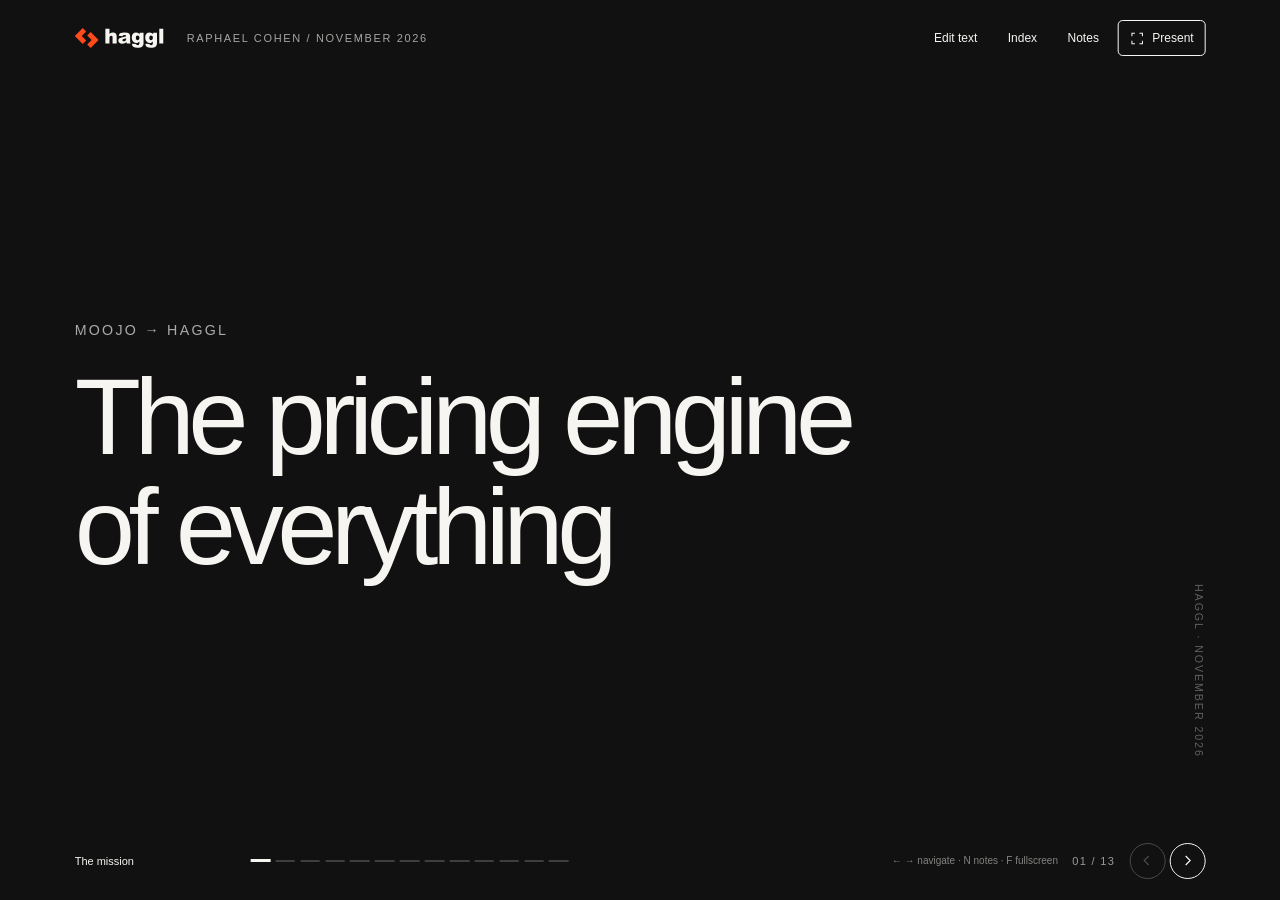
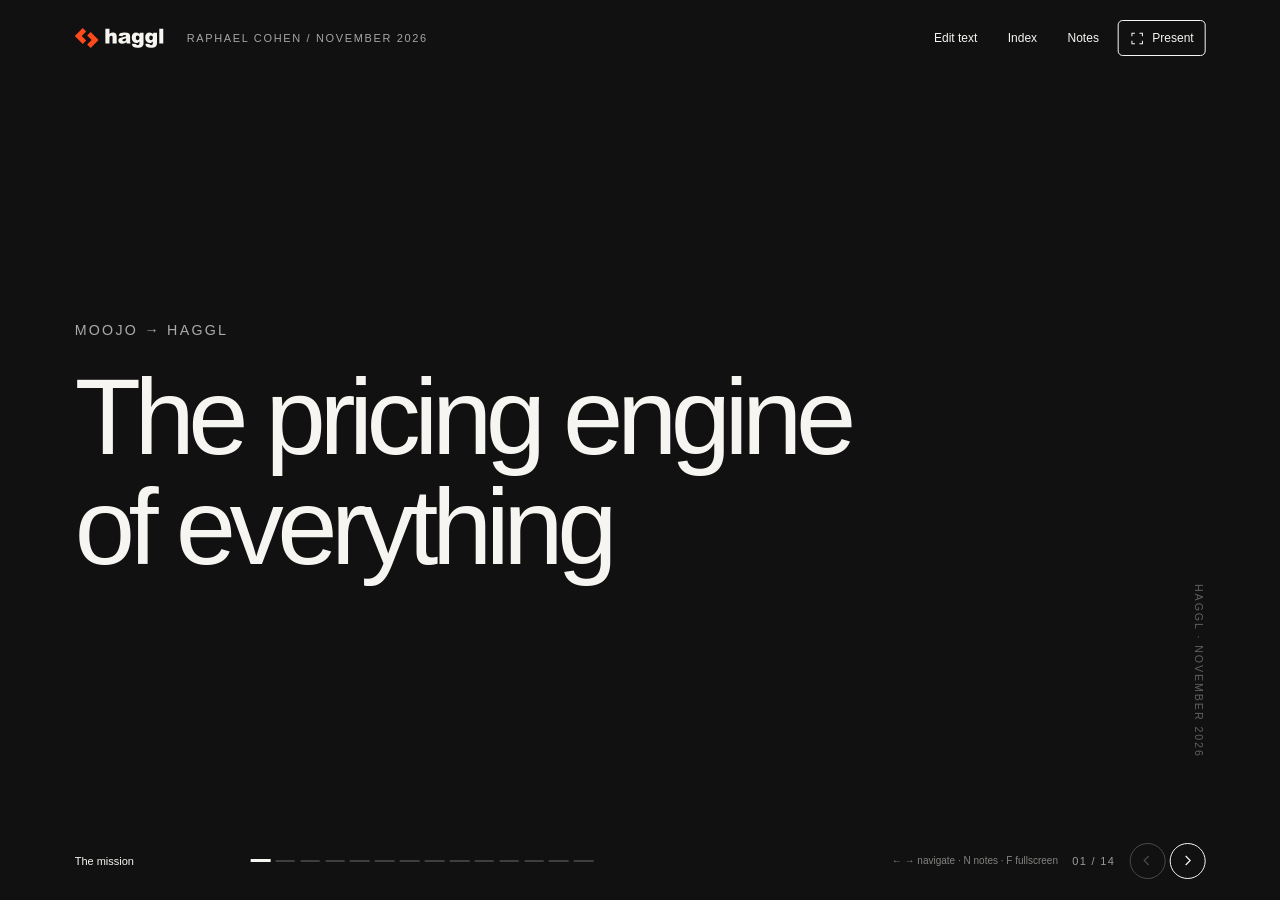
